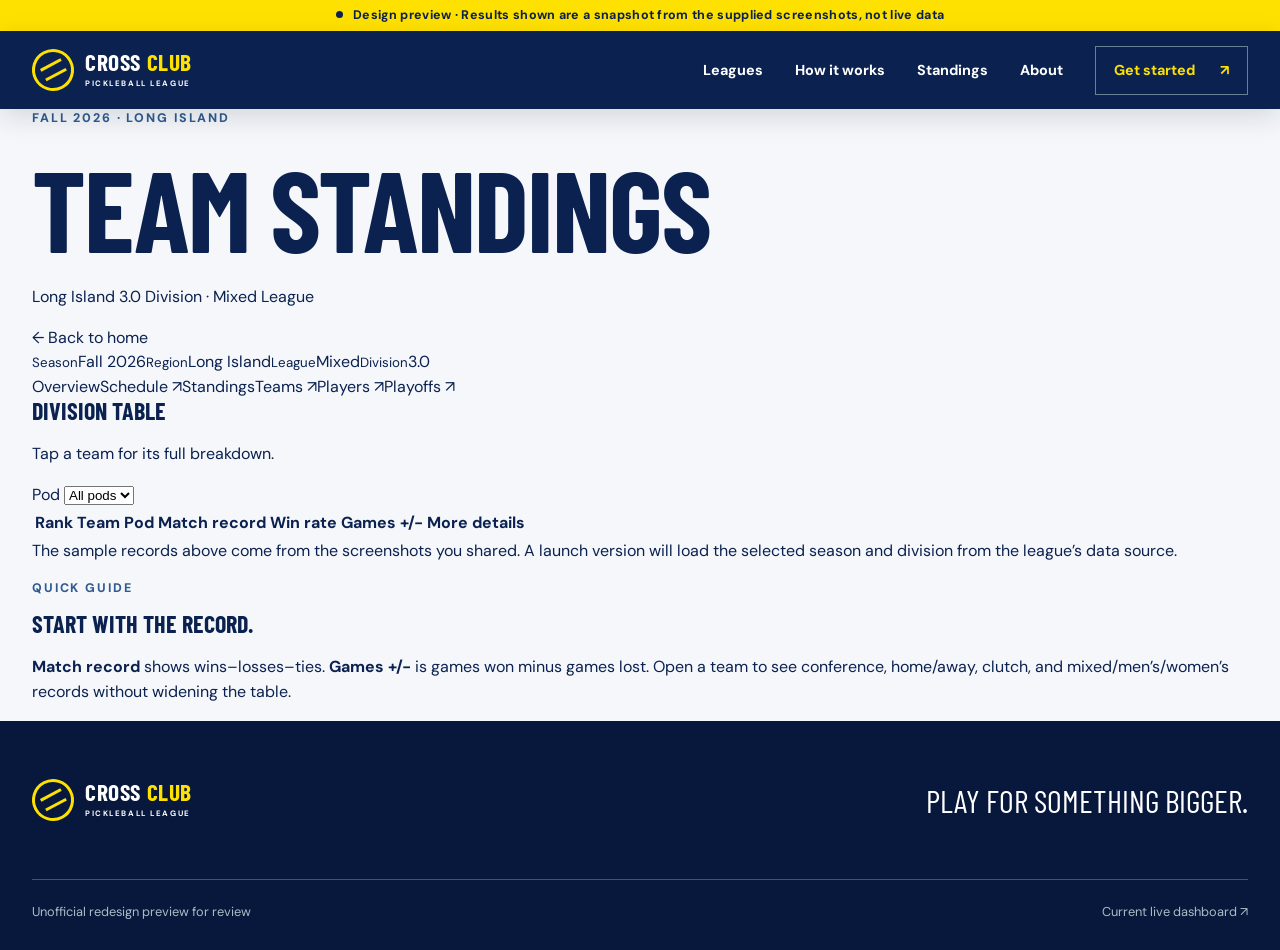
==== standings.html @ bd070d40 "Add standings.html standings preview" ====
<!doctype html>
<html lang="en">
<head>
  <meta charset="utf-8">
  <meta name="viewport" content="width=device-width, initial-scale=1">
  <meta name="theme-color" content="#0b2250">
  <meta name="description" content="A clearer preview of Cross Club Pickleball League standings.">
  <title>Standings Preview — Cross Club Pickleball League</title>
  <link rel="icon" type="image/svg+xml" href="data:image/svg+xml,%3Csvg xmlns='http://www.w3.org/2000/svg' viewBox='0 0 64 64'%3E%3Crect width='64' height='64' rx='15' fill='%230b2250'/%3E%3Ccircle cx='32' cy='32' r='22' fill='none' stroke='%23ffe100' stroke-width='5'/%3E%3Cpath d='M20 25h24M20 39h24' stroke='%23ffe100' stroke-width='5'/%3E%3C/svg%3E">
  <link rel="stylesheet" href="styles.css">
  <link rel="stylesheet" href="standings.css">
  <script src="script.js" defer></script>
  <script src="standings.js" defer></script>
</head>
<body>
  <a class="skip" href="#main">Skip to standings</a>
  <div class="preview-bar"><span class="preview-dot"></span> Design preview · Results shown are a snapshot from the supplied screenshots, not live data</div>
  <header class="site-header"><div class="shell header-inner">
    <a href="index.html" class="brand" aria-label="Cross Club Pickleball home"><span class="brand-mark" aria-hidden="true"><span></span></span><span class="brand-wordmark">CROSS <strong>CLUB</strong><small>PICKLEBALL LEAGUE</small></span></a>
    <button class="menu-toggle" type="button" aria-label="Open menu" aria-expanded="false" aria-controls="primary-nav"><span></span><span></span><span></span></button>
    <nav id="primary-nav" class="nav" aria-label="Main navigation"><a href="index.html#leagues">Leagues</a><a href="index.html#how-it-works">How it works</a><a href="standings.html" aria-current="page">Standings</a><a href="index.html#about">About</a><a class="nav-cta" href="index.html#get-started">Get started <span aria-hidden="true">↗</span></a></nav>
  </div></header>
  <main id="main" class="standings-page shell">
    <div class="standings-header"><div><p class="kicker">FALL 2026 · LONG ISLAND</p><h1>Team standings</h1><p>Long Island 3.0 Division · Mixed League</p></div><a class="back-link" href="index.html">← Back to home</a></div>
    <div class="context-strip" aria-label="Selected league context"><span><small>Season</small>Fall 2026</span><span><small>Region</small>Long Island</span><span><small>League</small>Mixed</span><span><small>Division</small>3.0</span></div>
    <div class="view-tabs" aria-label="League views"><a href="index.html#standings">Overview</a><a href="https://www.crossclubpickleball.com/leagues/dashboard" target="_blank" rel="noopener noreferrer">Schedule ↗</a><span class="active" aria-current="page">Standings</span><a href="https://www.crossclubpickleball.com/leagues/dashboard" target="_blank" rel="noopener noreferrer">Teams ↗</a><a href="https://www.crossclubpickleball.com/leagues/dashboard" target="_blank" rel="noopener noreferrer">Players ↗</a><a href="https://www.crossclubpickleball.com/leagues/dashboard" target="_blank" rel="noopener noreferrer">Playoffs ↗</a></div>
    <div class="table-head"><div><h2>Division table</h2><p>Tap a team for its full breakdown.</p></div><label>Pod <select id="pod-filter"><option value="all">All pods</option><option value="East">East</option><option value="Central">Central</option><option value="West">West</option></select></label></div>
    <div class="table-wrap"><table class="compact-table"><thead><tr><th scope="col">Rank</th><th scope="col">Team</th><th scope="col">Pod</th><th scope="col">Match record</th><th scope="col">Win rate</th><th scope="col">Games +/-</th><th scope="col"><span class="sr-only">More details</span></th></tr></thead><tbody id="standings-body"></tbody></table></div>
    <p class="data-note">The sample records above come from the screenshots you shared. A launch version will load the selected season and division from the league’s data source.</p>
    <section class="stat-guide" aria-labelledby="guide-title"><div><p class="kicker">QUICK GUIDE</p><h2 id="guide-title">Start with the record.</h2></div><p><strong>Match record</strong> shows wins–losses–ties. <strong>Games +/-</strong> is games won minus games lost. Open a team to see conference, home/away, clutch, and mixed/men’s/women’s records without widening the table.</p></section>
  </main>
  <footer class="footer"><div class="shell footer-top"><div class="brand footer-brand"><span class="brand-mark" aria-hidden="true"><span></span></span><span class="brand-wordmark">CROSS <strong>CLUB</strong><small>PICKLEBALL LEAGUE</small></span></div><p>Play for something bigger.</p></div><div class="shell footer-bottom"><span>Unofficial redesign preview for review</span><a href="https://www.crossclubpickleball.com/leagues/dashboard" target="_blank" rel="noopener noreferrer">Current live dashboard ↗</a></div></footer>
</body>
</html>
---- styles.css ----
@import url('https://fonts.googleapis.com/css2?family=Barlow+Condensed:wght@500;600;700;800&family=DM+Sans:wght@400;500;600;700&display=swap');
:root{--navy:#0b2250;--navy-2:#173568;--ink:#0b2250;--lime:#ffe100;--paper:#f5f7fb;--white:#fff;--muted:#60727a;--line:#dbe2df}*{box-sizing:border-box}html{scroll-behavior:smooth;scroll-padding-top:96px}body{margin:0;background:var(--paper);color:var(--ink);font-family:'DM Sans',Arial,sans-serif;font-size:1rem;line-height:1.55}button,a{font:inherit}a{color:inherit;text-decoration:none}button{cursor:pointer}img{max-width:100%}.shell{width:min(1240px,calc(100% - 64px));margin-inline:auto}.skip{position:absolute;z-index:20;top:-80px;left:16px;padding:10px 16px;background:var(--lime)}.skip:focus{top:16px}:focus-visible{outline:3px solid #60b8ee;outline-offset:3px}.preview-bar{background:var(--lime);color:var(--navy);padding:6px 20px;text-align:center;font-size:.78rem;font-weight:700;letter-spacing:.025em}.preview-dot{display:inline-block;width:7px;height:7px;border-radius:50%;background:var(--navy);margin-right:7px;vertical-align:1px}.site-header{position:sticky;top:0;z-index:10;background:var(--navy);color:white;box-shadow:0 8px 28px #06131d23}.header-inner{min-height:78px;display:flex;align-items:center;justify-content:space-between;gap:36px}.brand{display:inline-flex;align-items:center;gap:11px;white-space:nowrap}.brand-mark{display:grid;place-items:center;width:42px;height:42px;border:3px solid var(--lime);border-radius:50%;transform:rotate(-28deg)}.brand-mark span{width:23px;height:14px;border-block:3px solid var(--lime)}.brand-wordmark{font-family:'Barlow Condensed',Impact,sans-serif;font-size:1.46rem;font-weight:700;letter-spacing:.025em;line-height:.89}.brand-wordmark strong{color:var(--lime)}.brand-wordmark small{display:block;font:700 .49rem/1.4 'DM Sans',Arial,sans-serif;letter-spacing:.2em;margin-top:5px}.nav{display:flex;align-items:center;gap:32px;font-size:.9rem;font-weight:700}.nav>a:not(.nav-cta){transition:color .2s}.nav>a:hover:not(.nav-cta){color:var(--lime)}.nav-cta{display:inline-flex;align-items:center;gap:25px;padding:12px 18px;border:1px solid #668190;color:var(--lime)}.nav-cta:hover{background:var(--lime);color:var(--navy)}.menu-toggle{display:none}.hero{position:relative;min-height:670px;display:flex;align-items:center;overflow:hidden;background:#143448;color:white}.hero-image,.hero-shade{position:absolute;inset:0;width:100%;height:100%}.hero-image{object-fit:cover;object-position:center 43%}.hero-shade{background:linear-gradient(90deg,rgba(3,22,34,.92) 0%,rgba(3,22,34,.73) 33%,rgba(3,22,34,.13) 76%),linear-gradient(0deg,rgba(3,22,34,.32),transparent 40%)}.hero-content{position:relative;z-index:1;padding-block:85px 105px}.eyebrow,.kicker{font-size:.78rem;letter-spacing:.15em;font-weight:800}.eyebrow{display:flex;align-items:center;gap:11px;color:var(--lime)}.eyebrow .line{width:24px;height:2px;background:var(--lime)}h1,h2,h3,p{margin-top:0}h1,h2,h3{font-family:'Barlow Condensed',Impact,sans-serif;line-height:.93;text-transform:uppercase}h1{font-size:clamp(4.4rem,9vw,9rem);letter-spacing:-.018em;margin:25px 0 24px}h1 em,h2 em{font-style:normal;color:var(--lime)}.hero-intro{font-size:1.12rem;max-width:510px;line-height:1.65;color:#e5eff0}.hero-actions{display:flex;align-items:center;flex-wrap:wrap;gap:32px;margin-top:32px}.button{display:inline-flex;align-items:center;justify-content:space-between;gap:28px;min-height:55px;padding:14px 19px;font-weight:800;font-size:.91rem;transition:transform .2s,background .2s}.button:hover{transform:translateY(-3px)}.button-lime{background:var(--lime);color:var(--navy)}.button-lime:hover{background:#ffeb56}.text-link{font-weight:700;border-bottom:1px solid #fff9;padding-bottom:6px}.text-link span{margin-left:12px}.hero-index{position:absolute;z-index:1;bottom:24px;right:calc((100% - min(1240px,100% - 64px))/2);font:700 .75rem 'DM Sans',sans-serif;letter-spacing:.15em}.hero-index span{color:var(--lime);margin:0 9px}.pathways,.join-section{padding-block:98px 112px}.section-heading{max-width:680px;margin-bottom:40px}.section-heading.inline{max-width:none;display:flex;align-items:end;justify-content:space-between;gap:24px}.section-heading.inline>p{max-width:260px;color:var(--muted)}.kicker{color:#315b91;margin-bottom:14px}.section-heading h2,.how-lead h2,.standings-inner h2,.about-inner h2{font-size:clamp(3rem,5vw,5.3rem);letter-spacing:-.018em;margin-bottom:14px}.section-heading>p:last-child{font-size:1.03rem;color:var(--muted)}.path-grid{display:grid;grid-template-columns:repeat(3,minmax(0,1fr));gap:12px}.path-card{position:relative;display:flex;flex-direction:column;min-height:320px;padding:26px;background:#fff;border:1px solid var(--line);transition:transform .2s,box-shadow .2s}.path-card:hover{transform:translateY(-5px);box-shadow:0 16px 30px #081b2420}.path-card-dark{background:var(--navy);color:white;border-color:var(--navy)}.path-number,.mini-tag{font-size:.73rem;letter-spacing:.14em;font-weight:800;color:#4d6d9e}.path-card-dark .path-number{color:var(--lime)}.path-icon{position:absolute;right:25px;top:24px;font-size:1.5rem;line-height:1}.path-card h3{font-size:2.75rem;margin:auto 0 8px}.path-card p{max-width:280px;color:var(--muted);font-size:.92rem;line-height:1.6;min-height:72px;margin-bottom:28px}.path-card-dark p{color:#bdcbd0}.card-link{font-size:.85rem;font-weight:800;border-top:1px solid var(--line);padding-top:15px;display:flex;justify-content:space-between}.path-card-dark .card-link{border-color:#526676;color:var(--lime)}.league-section{background:#e9eee9;padding-block:104px 110px}.formats{border-top:1px solid #c9d4d0}.format{display:grid;grid-template-columns:90px 1fr auto;align-items:center;gap:20px;padding:23px 10px;border-bottom:1px solid #c9d4d0}.format-index{font-family:'Barlow Condensed',sans-serif;color:#608387;font-size:1.4rem;font-weight:700}.format h3{font-size:2.25rem;margin-bottom:3px}.format p{margin:0;color:var(--muted);font-size:.9rem}.format-arrow{font-size:1.6rem}.format-note{font-size:.8rem;color:#587076;margin-top:22px}.how-section{display:grid;grid-template-columns:1fr 1fr;gap:12%;padding-block:118px}.how-lead h2 em,.about-inner h2 em{color:#2464ae}.how-lead>p:last-child{max-width:460px;color:var(--muted);font-size:1.04rem}.steps{border-top:1px solid var(--line)}.step{display:grid;grid-template-columns:52px 1fr;gap:20px;padding:27px 0;border-bottom:1px solid var(--line)}.step>span{font:700 1.45rem 'Barlow Condensed',sans-serif;color:#719394}.step h3{font-size:1.72rem;margin-bottom:6px}.step p{color:var(--muted);font-size:.92rem;margin:0}.standings-section{background:var(--navy);color:white;overflow:hidden}.standings-inner{display:grid;grid-template-columns:1fr 1fr;gap:8%;align-items:center;min-height:510px;padding-block:80px}.standings-inner .kicker{color:var(--lime)}.standings-inner h2{margin-bottom:18px}.standings-inner p:not(.kicker){max-width:470px;color:#b9cbd1;margin-bottom:30px}.standings-art{position:relative;align-self:stretch;display:flex;flex-direction:column;justify-content:center;overflow:hidden;padding:28px;border:1px solid #526d75;background:linear-gradient(145deg,#18394b,#102938)}.art-label{font-size:.75rem;letter-spacing:.16em;color:var(--lime);font-weight:800;margin-bottom:25px;position:relative;z-index:1}.art-line{display:flex;align-items:baseline;gap:22px;border-top:1px solid #58717a;padding:11px 0;position:relative;z-index:1}.art-line strong{color:var(--lime);font:700 1.8rem 'Barlow Condensed',sans-serif}.art-line span{font:700 clamp(2rem,4vw,4.2rem) 'Barlow Condensed',sans-serif;line-height:1}.art-circle{position:absolute;width:240px;height:240px;border:30px solid #ffe1001b;border-radius:50%;right:-70px;bottom:-80px}.join-grid{display:grid;grid-template-columns:1fr 1fr;gap:16px}.join-card{background:white;border:1px solid var(--line);padding:34px;min-height:300px;display:flex;flex-direction:column}.join-card h3{font-size:2.85rem;margin:32px 0 10px}.join-card p{max-width:360px;color:var(--muted)}.join-card a{font-weight:800;color:#214e95;margin-top:auto;display:inline-flex;justify-content:space-between;border-top:1px solid var(--line);padding-top:18px}.about-section{background:var(--lime)}.about-inner{max-width:800px;text-align:center;padding-block:100px}.about-inner .kicker{color:#426467}.about-inner h2 em{color:#215aa6}.about-inner p:not(.kicker){font-size:1.1rem;line-height:1.7;max-width:680px;margin:0 auto 28px}.about-inner a{display:inline-block;font-weight:800;border-bottom:2px solid var(--navy);padding-bottom:4px}.footer{background:#07183c;color:white;padding:55px 0 28px}.footer-top,.footer-bottom{display:flex;align-items:center;justify-content:space-between;gap:20px}.footer-top p{font-family:'Barlow Condensed',sans-serif;text-transform:uppercase;font-size:2rem;margin:0}.footer-bottom{border-top:1px solid #425661;padding-top:22px;margin-top:54px;font-size:.8rem;color:#a9bdc4}.footer-bottom a:hover{color:var(--lime)}
@media(max-width:900px){.nav{gap:16px}.nav-cta{gap:8px}.how-section{gap:6%}.path-card{padding:20px}.path-card h3{font-size:2.35rem}}
@media(max-width:740px){.shell{width:min(100% - 36px,560px)}.header-inner{min-height:70px}.menu-toggle{display:flex;flex-direction:column;gap:5px;align-items:center;justify-content:center;width:42px;height:42px;background:transparent;border:1px solid #6a7f86}.menu-toggle span{width:19px;height:2px;background:white}.nav{display:none;position:absolute;top:100%;left:0;right:0;background:var(--navy);padding:14px 18px 24px;box-shadow:0 12px 18px #06131d55;flex-direction:column;align-items:stretch;gap:0}.nav.is-open{display:flex}.nav a{padding:13px 7px}.nav .nav-cta{margin-top:8px;padding:12px 14px;justify-content:space-between}.hero{min-height:640px}.hero-image{object-position:59% center}.hero-shade{background:linear-gradient(90deg,#031622e6,#03162280 75%),linear-gradient(0deg,#03162280,transparent 60%)}.hero-content{padding-block:75px 95px}h1{font-size:clamp(4.15rem,17vw,6.4rem)}.hero-intro{font-size:1rem}.hero-index{right:18px}.pathways,.join-section,.league-section,.how-section{padding-block:72px}.section-heading.inline{display:block}.section-heading.inline>p{max-width:420px}.path-grid,.join-grid,.how-section,.standings-inner{grid-template-columns:1fr}.path-card{min-height:245px}.path-card h3{margin-top:45px}.path-card p{min-height:0;margin-bottom:20px}.format{grid-template-columns:42px 1fr 25px;gap:10px;padding:20px 0}.format h3{font-size:1.8rem}.format p{font-size:.82rem}.standings-inner{gap:36px;padding-block:76px}.standings-art{min-height:340px}.join-card{min-height:260px}.about-inner{padding-block:75px}.footer-top{align-items:start;flex-direction:column}.footer-bottom{align-items:start;flex-direction:column;gap:10px}.footer-top p{font-size:1.6rem}}
@media(prefers-reduced-motion:reduce){html{scroll-behavior:auto}*,*:before,*:after{transition-duration:.01ms!important;animation-duration:.01ms!important}}
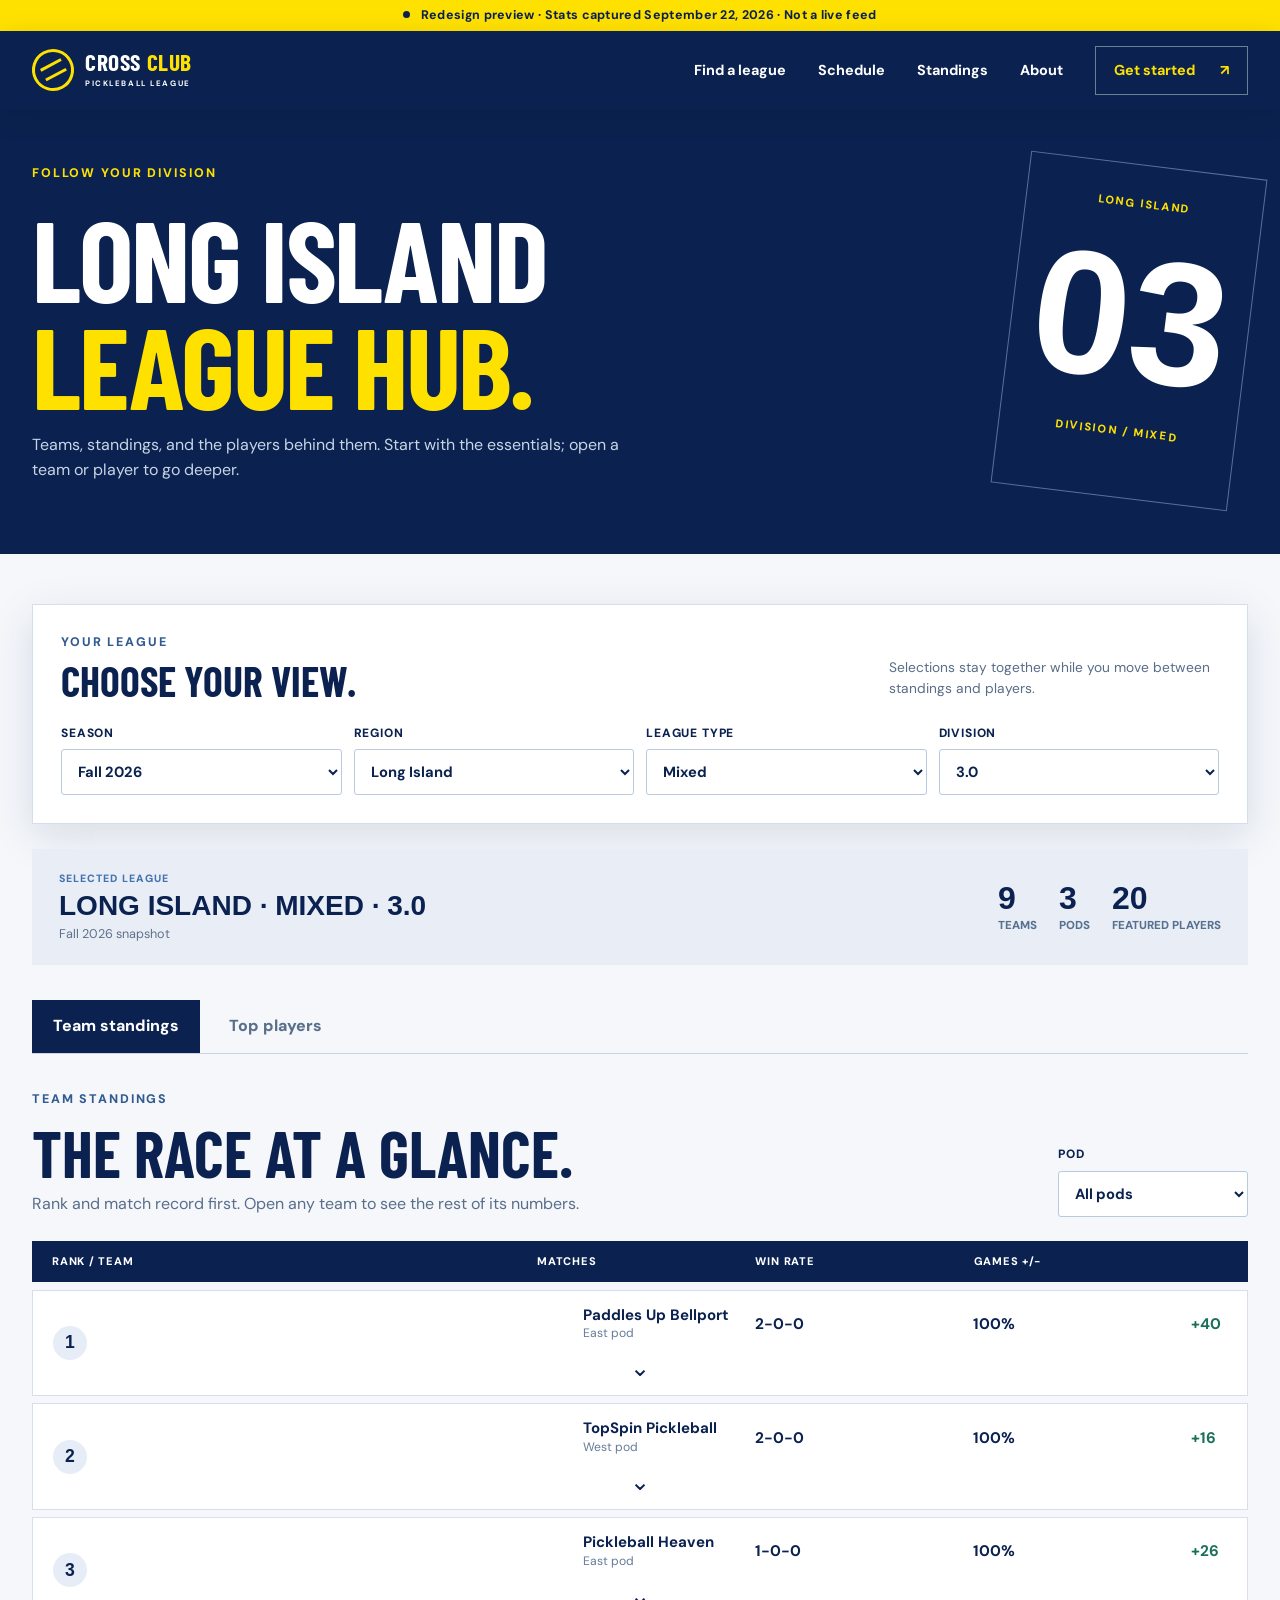
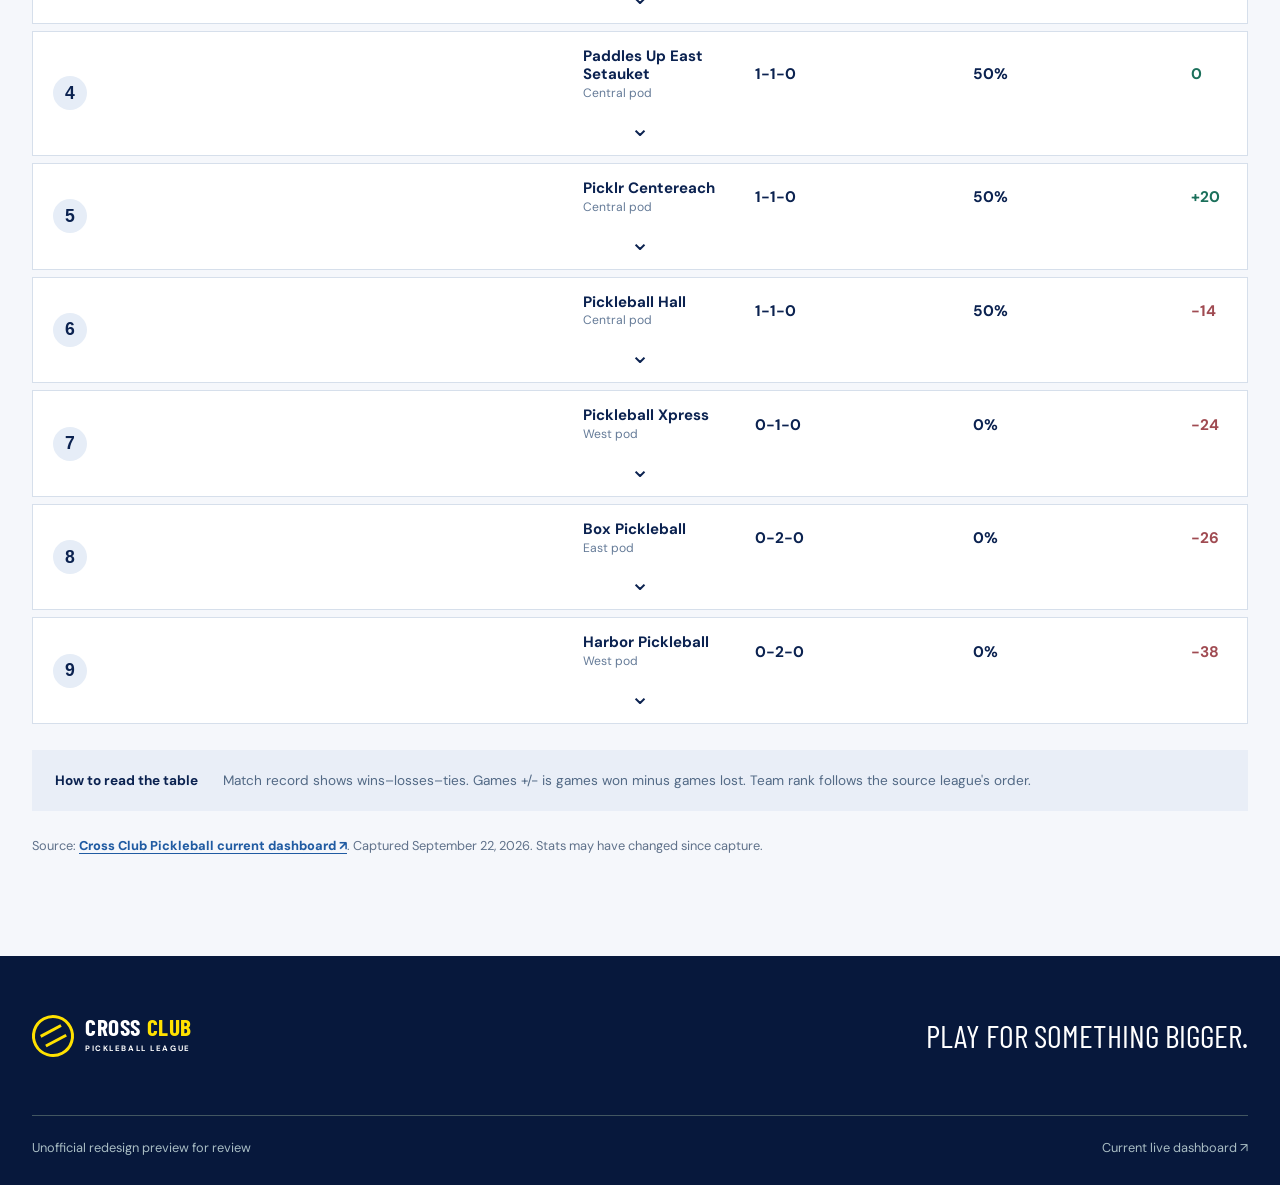
==== commit 87a79d88: "Build league explorer and responsive Long Island standings hub" ====
--- a/standings.html
+++ b/standings.html
@@ -1,33 +1,50 @@
 <!doctype html>
 <html lang="en">
 <head>
-  <meta charset="utf-8">
-  <meta name="viewport" content="width=device-width, initial-scale=1">
-  <meta name="theme-color" content="#0b2250">
-  <meta name="description" content="A clearer preview of Cross Club Pickleball League standings.">
-  <title>Standings Preview — Cross Club Pickleball League</title>
-  <link rel="icon" type="image/svg+xml" href="data:image/svg+xml,%3Csvg xmlns='http://www.w3.org/2000/svg' viewBox='0 0 64 64'%3E%3Crect width='64' height='64' rx='15' fill='%230b2250'/%3E%3Ccircle cx='32' cy='32' r='22' fill='none' stroke='%23ffe100' stroke-width='5'/%3E%3Cpath d='M20 25h24M20 39h24' stroke='%23ffe100' stroke-width='5'/%3E%3C/svg%3E">
-  <link rel="stylesheet" href="styles.css">
-  <link rel="stylesheet" href="standings.css">
-  <script src="script.js" defer></script>
-  <script src="standings.js" defer></script>
+  <meta charset="utf-8"><meta name="viewport" content="width=device-width, initial-scale=1">
+  <meta name="theme-color" content="#0b2250"><meta name="description" content="Explore Long Island Cross Club Pickleball standings and top players.">
+  <title>Long Island League — Cross Club Pickleball</title>
+  <link rel="stylesheet" href="styles.css"><link rel="stylesheet" href="standings.css">
+  <script src="script.js" defer></script><script src="standings.js" defer></script>
 </head>
 <body>
-  <a class="skip" href="#main">Skip to standings</a>
-  <div class="preview-bar"><span class="preview-dot"></span> Design preview · Results shown are a snapshot from the supplied screenshots, not live data</div>
+  <a class="skip" href="#main">Skip to league</a>
+  <div class="preview-bar"><span class="preview-dot"></span> Redesign preview · Stats captured September 22, 2026 · Not a live feed</div>
   <header class="site-header"><div class="shell header-inner">
     <a href="index.html" class="brand" aria-label="Cross Club Pickleball home"><span class="brand-mark" aria-hidden="true"><span></span></span><span class="brand-wordmark">CROSS <strong>CLUB</strong><small>PICKLEBALL LEAGUE</small></span></a>
     <button class="menu-toggle" type="button" aria-label="Open menu" aria-expanded="false" aria-controls="primary-nav"><span></span><span></span><span></span></button>
-    <nav id="primary-nav" class="nav" aria-label="Main navigation"><a href="index.html#leagues">Leagues</a><a href="index.html#how-it-works">How it works</a><a href="standings.html" aria-current="page">Standings</a><a href="index.html#about">About</a><a class="nav-cta" href="index.html#get-started">Get started <span aria-hidden="true">↗</span></a></nav>
+    <nav id="primary-nav" class="nav" aria-label="Main navigation"><a href="leagues.html">Find a league</a><a href="schedule.html">Schedule</a><a href="standings.html" aria-current="page">Standings</a><a href="index.html#about">About</a><a class="nav-cta" href="index.html#get-started">Get started <span aria-hidden="true">↗</span></a></nav>
   </div></header>
-  <main id="main" class="standings-page shell">
-    <div class="standings-header"><div><p class="kicker">FALL 2026 · LONG ISLAND</p><h1>Team standings</h1><p>Long Island 3.0 Division · Mixed League</p></div><a class="back-link" href="index.html">← Back to home</a></div>
-    <div class="context-strip" aria-label="Selected league context"><span><small>Season</small>Fall 2026</span><span><small>Region</small>Long Island</span><span><small>League</small>Mixed</span><span><small>Division</small>3.0</span></div>
-    <div class="view-tabs" aria-label="League views"><a href="index.html#standings">Overview</a><a href="https://www.crossclubpickleball.com/leagues/dashboard" target="_blank" rel="noopener noreferrer">Schedule ↗</a><span class="active" aria-current="page">Standings</span><a href="https://www.crossclubpickleball.com/leagues/dashboard" target="_blank" rel="noopener noreferrer">Teams ↗</a><a href="https://www.crossclubpickleball.com/leagues/dashboard" target="_blank" rel="noopener noreferrer">Players ↗</a><a href="https://www.crossclubpickleball.com/leagues/dashboard" target="_blank" rel="noopener noreferrer">Playoffs ↗</a></div>
-    <div class="table-head"><div><h2>Division table</h2><p>Tap a team for its full breakdown.</p></div><label>Pod <select id="pod-filter"><option value="all">All pods</option><option value="East">East</option><option value="Central">Central</option><option value="West">West</option></select></label></div>
-    <div class="table-wrap"><table class="compact-table"><thead><tr><th scope="col">Rank</th><th scope="col">Team</th><th scope="col">Pod</th><th scope="col">Match record</th><th scope="col">Win rate</th><th scope="col">Games +/-</th><th scope="col"><span class="sr-only">More details</span></th></tr></thead><tbody id="standings-body"></tbody></table></div>
-    <p class="data-note">The sample records above come from the screenshots you shared. A launch version will load the selected season and division from the league’s data source.</p>
-    <section class="stat-guide" aria-labelledby="guide-title"><div><p class="kicker">QUICK GUIDE</p><h2 id="guide-title">Start with the record.</h2></div><p><strong>Match record</strong> shows wins–losses–ties. <strong>Games +/-</strong> is games won minus games lost. Open a team to see conference, home/away, clutch, and mixed/men’s/women’s records without widening the table.</p></section>
+  <main id="main">
+    <section class="league-hero"><div class="shell"><div><p class="eyebrow">FOLLOW YOUR DIVISION</p><h1>Long Island<br><em>league hub.</em></h1><p>Teams, standings, and the players behind them. Start with the essentials; open a team or player to go deeper.</p></div><div class="hero-score" aria-hidden="true"><span>LONG ISLAND</span><strong>03</strong><small>DIVISION / MIXED</small></div></div></section>
+    <div class="shell league-content">
+      <section class="context-panel" aria-labelledby="select-title"><div class="context-title"><div><p class="kicker">YOUR LEAGUE</p><h2 id="select-title">Choose your view.</h2></div><p>Selections stay together while you move between standings and players.</p></div>
+        <div class="context-filters">
+          <label for="season-filter">Season<select id="season-filter"><option>Fall 2026</option><option>Spring 2026</option><option>Fall 2025</option></select></label>
+          <label for="region-filter">Region<select id="region-filter"><option>Long Island</option><option>NJ / PA</option><option>Baltimore</option><option>CT / MA</option><option>Cleveland</option><option>Detroit</option><option>Chicago</option><option>Houston</option><option>Dallas</option><option>Salt Lake City</option></select></label>
+          <label for="type-filter">League type<select id="type-filter"><option>Mixed</option><option>Gender</option><option>Local</option></select></label>
+          <label for="division-filter">Division<select id="division-filter"><option>3.0</option><option>3.5</option><option>3.5 (50+)</option><option>4.0</option></select></label>
+        </div>
+      </section>
+      <div id="sample-content">
+        <div class="league-summary"><div><span class="summary-label">SELECTED LEAGUE</span><strong>Long Island · Mixed · 3.0</strong><span>Fall 2026 snapshot</span></div><div class="summary-metrics"><span><strong>9</strong> teams</span><span><strong>3</strong> pods</span><span><strong>20</strong> featured players</span></div></div>
+        <nav class="league-tabs" aria-label="League information"><button type="button" data-view="standings" aria-current="page">Team standings</button><button type="button" data-view="players">Top players</button></nav>
+        <section id="standings-view" aria-labelledby="standings-title">
+          <div class="view-heading"><div><p class="kicker">TEAM STANDINGS</p><h2 id="standings-title">The race at a glance.</h2><p>Rank and match record first. Open any team to see the rest of its numbers.</p></div><label for="pod-filter">Pod<select id="pod-filter"><option value="all">All pods</option><option>East</option><option>Central</option><option>West</option></select></label></div>
+          <div class="standing-labels" aria-hidden="true"><span>RANK / TEAM</span><span>MATCHES</span><span>WIN RATE</span><span>GAMES +/-</span><span></span></div>
+          <div id="standings-list" class="standings-list"></div>
+          <div class="explain-box"><strong>How to read the table</strong><p>Match record shows wins–losses–ties. Games +/- is games won minus games lost. Team rank follows the source league's order.</p></div>
+        </section>
+        <section id="players-view" aria-labelledby="players-title" hidden>
+          <div class="view-heading"><div><p class="kicker">PLAYER LEADERBOARD</p><h2 id="players-title">Players who show up.</h2><p>The top 20 in the source leaderboard, with each player's representing team verified on its team page.</p></div><label for="team-filter">Team<select id="team-filter"><option value="all">All teams</option></select></label></div>
+          <div class="player-labels" aria-hidden="true"><span>RANK / PLAYER</span><span>GAMES</span><span>RECORD</span><span>WIN RATE</span><span></span></div>
+          <div id="players-list" class="players-list"></div>
+          <div class="explain-box"><strong>What the player stats mean</strong><p>Record and win rate are based on games played, not team match results. Rankings follow the source leaderboard.</p></div>
+        </section>
+      </div>
+      <div id="unavailable-view" class="unavailable" hidden><span class="kicker">NO VERIFIED SNAPSHOT YET</span><h2>This division is next.</h2><p>We have verified data for Fall 2026 · Long Island · Mixed · 3.0 in this preview. Select those filters to see the demo, or use the current dashboard for another division.</p><a href="https://www.crossclubpickleball.com/leagues/dashboard" target="_blank" rel="noopener noreferrer">View current league dashboard ↗</a></div>
+      <p class="source-note">Source: <a href="https://www.crossclubpickleball.com/leagues/dashboard" target="_blank" rel="noopener noreferrer">Cross Club Pickleball current dashboard ↗</a>. Captured September 22, 2026. Stats may have changed since capture.</p>
+    </div>
   </main>
   <footer class="footer"><div class="shell footer-top"><div class="brand footer-brand"><span class="brand-mark" aria-hidden="true"><span></span></span><span class="brand-wordmark">CROSS <strong>CLUB</strong><small>PICKLEBALL LEAGUE</small></span></div><p>Play for something bigger.</p></div><div class="shell footer-bottom"><span>Unofficial redesign preview for review</span><a href="https://www.crossclubpickleball.com/leagues/dashboard" target="_blank" rel="noopener noreferrer">Current live dashboard ↗</a></div></footer>
 </body>
--- a/styles.css
+++ b/styles.css
@@ -3,3 +3,5 @@
 @media(max-width:900px){.nav{gap:16px}.nav-cta{gap:8px}.how-section{gap:6%}.path-card{padding:20px}.path-card h3{font-size:2.35rem}}
 @media(max-width:740px){.shell{width:min(100% - 36px,560px)}.header-inner{min-height:70px}.menu-toggle{display:flex;flex-direction:column;gap:5px;align-items:center;justify-content:center;width:42px;height:42px;background:transparent;border:1px solid #6a7f86}.menu-toggle span{width:19px;height:2px;background:white}.nav{display:none;position:absolute;top:100%;left:0;right:0;background:var(--navy);padding:14px 18px 24px;box-shadow:0 12px 18px #06131d55;flex-direction:column;align-items:stretch;gap:0}.nav.is-open{display:flex}.nav a{padding:13px 7px}.nav .nav-cta{margin-top:8px;padding:12px 14px;justify-content:space-between}.hero{min-height:640px}.hero-image{object-position:59% center}.hero-shade{background:linear-gradient(90deg,#031622e6,#03162280 75%),linear-gradient(0deg,#03162280,transparent 60%)}.hero-content{padding-block:75px 95px}h1{font-size:clamp(4.15rem,17vw,6.4rem)}.hero-intro{font-size:1rem}.hero-index{right:18px}.pathways,.join-section,.league-section,.how-section{padding-block:72px}.section-heading.inline{display:block}.section-heading.inline>p{max-width:420px}.path-grid,.join-grid,.how-section,.standings-inner{grid-template-columns:1fr}.path-card{min-height:245px}.path-card h3{margin-top:45px}.path-card p{min-height:0;margin-bottom:20px}.format{grid-template-columns:42px 1fr 25px;gap:10px;padding:20px 0}.format h3{font-size:1.8rem}.format p{font-size:.82rem}.standings-inner{gap:36px;padding-block:76px}.standings-art{min-height:340px}.join-card{min-height:260px}.about-inner{padding-block:75px}.footer-top{align-items:start;flex-direction:column}.footer-bottom{align-items:start;flex-direction:column;gap:10px}.footer-top p{font-size:1.6rem}}
 @media(prefers-reduced-motion:reduce){html{scroll-behavior:auto}*,*:before,*:after{transition-duration:.01ms!important;animation-duration:.01ms!important}}
+.format:hover{background:#dde7e4}.standings-secondary{display:inline-block;margin:16px 0 0 20px;color:var(--lime);font-weight:800;border-bottom:1px solid var(--lime)}
+@media(max-width:740px){.standings-secondary{margin-left:0;display:block;width:max-content}}
--- a/standings.css
+++ b/standings.css
@@ -0,0 +1,4 @@
+.league-hero{background:var(--navy);color:white;overflow:hidden}.league-hero>.shell{min-height:360px;display:flex;align-items:center;justify-content:space-between;gap:30px;padding-block:55px}.league-hero .eyebrow{color:var(--lime)}.league-hero h1{font-size:clamp(4.6rem,9vw,8.3rem);margin:20px 0 15px}.league-hero p:last-child{color:#c7d5e5;max-width:600px}.hero-score{display:grid;justify-items:center;align-self:stretch;min-width:225px;border:1px solid #55719f;padding:30px 20px;transform:rotate(7deg);color:var(--lime)}.hero-score span,.hero-score small{font-size:.7rem;font-weight:800;letter-spacing:.15em}.hero-score strong{font:800 11rem/.9 'Barlow Condensed',sans-serif;color:white}.league-content{padding-block:50px 100px}.context-panel{padding:28px;background:#fff;border:1px solid #d5deec;box-shadow:0 12px 40px #122d5120}.context-title{display:flex;justify-content:space-between;align-items:end;gap:20px;margin-bottom:24px}.context-title h2{font-size:2.6rem;margin:0}.context-title .kicker{margin-bottom:9px}.context-title>p{max-width:330px;font-size:.86rem;color:#596c88;margin:0}.context-filters{display:grid;grid-template-columns:repeat(4,minmax(0,1fr));gap:12px}.context-filters label,.view-heading label{display:grid;gap:7px;font-size:.75rem;font-weight:800;text-transform:uppercase;letter-spacing:.07em}.context-filters select,.view-heading select{width:100%;min-height:46px;padding:10px 30px 10px 12px;border:1px solid #b9c9df;border-radius:3px;background:white;color:var(--navy);font:700 .92rem 'DM Sans',sans-serif}.league-summary{display:flex;justify-content:space-between;align-items:center;gap:20px;background:#e8edf6;padding:22px 27px;margin:25px 0 35px}.league-summary>div:first-child{display:flex;flex-direction:column;gap:2px}.league-summary>div:first-child strong{font:800 1.75rem 'Barlow Condensed',sans-serif;text-transform:uppercase}.league-summary>div:first-child>span:last-child{font-size:.79rem;color:#60718b}.summary-label{font-size:.66rem;font-weight:800;letter-spacing:.1em;color:#4572ae}.summary-metrics{display:flex;gap:22px}.summary-metrics span{display:grid;font-size:.72rem;text-transform:uppercase;font-weight:800;color:#56708e}.summary-metrics strong{font:800 2rem 'Barlow Condensed',sans-serif;color:var(--navy)}.league-tabs{display:flex;gap:8px;border-bottom:1px solid #cad5e5;scroll-margin-top:110px}.league-tabs button{border:0;background:transparent;padding:14px 21px;font-weight:800;color:#596e8a;cursor:pointer}.league-tabs button[aria-current=page]{background:var(--navy);color:white}.view-heading{display:flex;justify-content:space-between;align-items:end;gap:22px;margin:36px 0 24px}.view-heading h2{font-size:clamp(2.8rem,5vw,4.5rem);margin:0 0 9px}.view-heading p:last-child{color:#596e8a;margin:0}.view-heading label{min-width:190px}.standing-labels,.team-card summary{display:grid;grid-template-columns:minmax(255px,2.3fr) minmax(95px,1fr) minmax(90px,1fr) minmax(90px,1fr) 36px;gap:13px;align-items:center}.player-labels,.player-card summary{display:grid;grid-template-columns:minmax(255px,2.3fr) minmax(75px,.7fr) minmax(80px,.8fr) minmax(90px,.9fr) 36px;gap:13px;align-items:center}.standing-labels,.player-labels{padding:12px 20px;background:var(--navy);color:white;font-size:.69rem;font-weight:800;letter-spacing:.07em}.standings-list,.players-list{display:grid;gap:7px;margin-top:8px}.team-card,.player-card{background:white;border:1px solid #d6dfeb}.team-card summary,.player-card summary{list-style:none;padding:15px 20px;cursor:pointer}.team-card summary::-webkit-details-marker,.player-card summary::-webkit-details-marker{display:none}.team-card summary:hover,.player-card summary:hover{background:#f2f6fc}.team-card[open],.player-card[open]{border-color:#a8bedc}.rank-badge{width:34px;height:34px;display:grid;place-items:center;flex:none;border-radius:50%;background:#e6edf7;color:var(--navy);font:800 1.1rem 'Barlow Condensed',sans-serif}.team-identity,.player-identity{display:grid;grid-template-columns:34px 1fr;column-gap:12px;align-items:center;min-width:0}.team-identity strong,.player-identity strong{grid-column:2;grid-row:1;font-size:.94rem;line-height:1.25}.team-identity small,.player-identity small{grid-column:2;grid-row:2;color:#657b98;font-size:.76rem}.team-card .rank-badge,.player-card .rank-badge{grid-column:1;grid-row:1 / 3}.metric{display:block;font-variant-numeric:tabular-nums}.metric small{display:none;color:#657b98;font-size:.66rem;font-weight:800;letter-spacing:.05em;text-transform:uppercase}.metric strong{font-size:.96rem}.positive{color:#1b705b}.negative{color:#a04b52}.expand-icon{font-size:1.5rem;line-height:1;text-align:center;transition:transform .2s}.team-card[open] .expand-icon,.player-card[open] .expand-icon{transform:rotate(180deg)}.team-details,.player-details{display:grid;grid-template-columns:repeat(3,minmax(0,1fr));gap:14px;border-top:1px solid #dbe4ef;background:#f5f8fc;padding:20px 24px}.detail-cell,.player-details>span{border-left:3px solid var(--lime);padding-left:12px;display:flex;flex-direction:column;gap:3px}.detail-cell small,.player-details small{color:#5d718c;font-size:.72rem}.detail-cell strong,.player-details strong{font-size:.9rem}.roster-link{border:0;background:none;color:#1d5ba1;font-weight:800;text-align:left;padding:6px 0;cursor:pointer;align-self:center}.roster-link:hover{text-decoration:underline}.no-players{padding:32px;background:white;color:#526783}.explain-box{display:flex;align-items:baseline;gap:25px;margin-top:26px;padding:20px 23px;background:#e9eef7;font-size:.85rem}.explain-box strong{white-space:nowrap}.explain-box p{color:#526985;margin:0}.unavailable{background:#fff;border:1px solid #d5deec;padding:45px;margin-top:24px}.unavailable h2{font-size:3.2rem;margin:12px 0}.unavailable p{max-width:630px;color:#526985}.unavailable a,.source-note a{color:#205ba2;font-weight:800;text-decoration:underline;text-underline-offset:3px}.source-note{font-size:.8rem;color:#5f718a;margin:25px 0 0}
+@media(max-width:850px){.hero-score{min-width:160px}.hero-score strong{font-size:8rem}.context-filters{grid-template-columns:repeat(2,minmax(0,1fr))}.summary-metrics{gap:12px}.standing-labels,.team-card summary,.player-labels,.player-card summary{grid-template-columns:minmax(190px,2fr) repeat(3,minmax(70px,1fr)) 27px;gap:7px}}
+@media(max-width:640px){.league-hero>.shell{min-height:0;padding-block:54px 60px}.league-hero h1{font-size:clamp(4.4rem,15vw,6.5rem)}.hero-score{display:none}.league-content{padding-block:25px 70px}.context-panel{padding:20px}.context-title{display:block}.context-title>p{margin-top:10px}.context-filters{gap:12px 8px}.context-filters select{font-size:.85rem;padding-left:8px}.league-summary{padding:18px;margin:18px 0 25px;align-items:start;flex-direction:column}.summary-metrics{width:100%;justify-content:space-between}.view-heading{display:block;margin:30px 0 19px}.view-heading label{max-width:260px;margin-top:18px}.standing-labels,.player-labels{display:none}.team-card summary,.player-card summary{position:relative;grid-template-columns:repeat(3,minmax(0,1fr));gap:13px 7px;padding:17px}.team-identity,.player-identity{grid-column:1 / -1;grid-template-columns:32px 1fr;padding-right:25px}.rank-badge,.team-card .rank-badge,.player-card .rank-badge{grid-column:1;grid-row:1 / 3}.team-identity strong,.player-identity strong{grid-column:2}.team-identity small,.player-identity small{grid-column:2}.metric{border-top:1px solid #e1e7ef;padding-top:10px}.metric small{display:block}.metric strong{font-size:.92rem}.expand-icon{position:absolute;right:17px;top:23px}.team-details,.player-details{grid-template-columns:repeat(2,minmax(0,1fr));gap:20px 12px;padding:19px}.roster-link{grid-column:1 / -1}.explain-box{display:block}.explain-box p{margin-top:7px}.unavailable{padding:27px}}
+@media(max-width:365px){.context-filters{grid-template-columns:1fr}.team-card summary,.player-card summary{grid-template-columns:repeat(3,minmax(0,1fr))}.metric strong{font-size:.82rem}}
